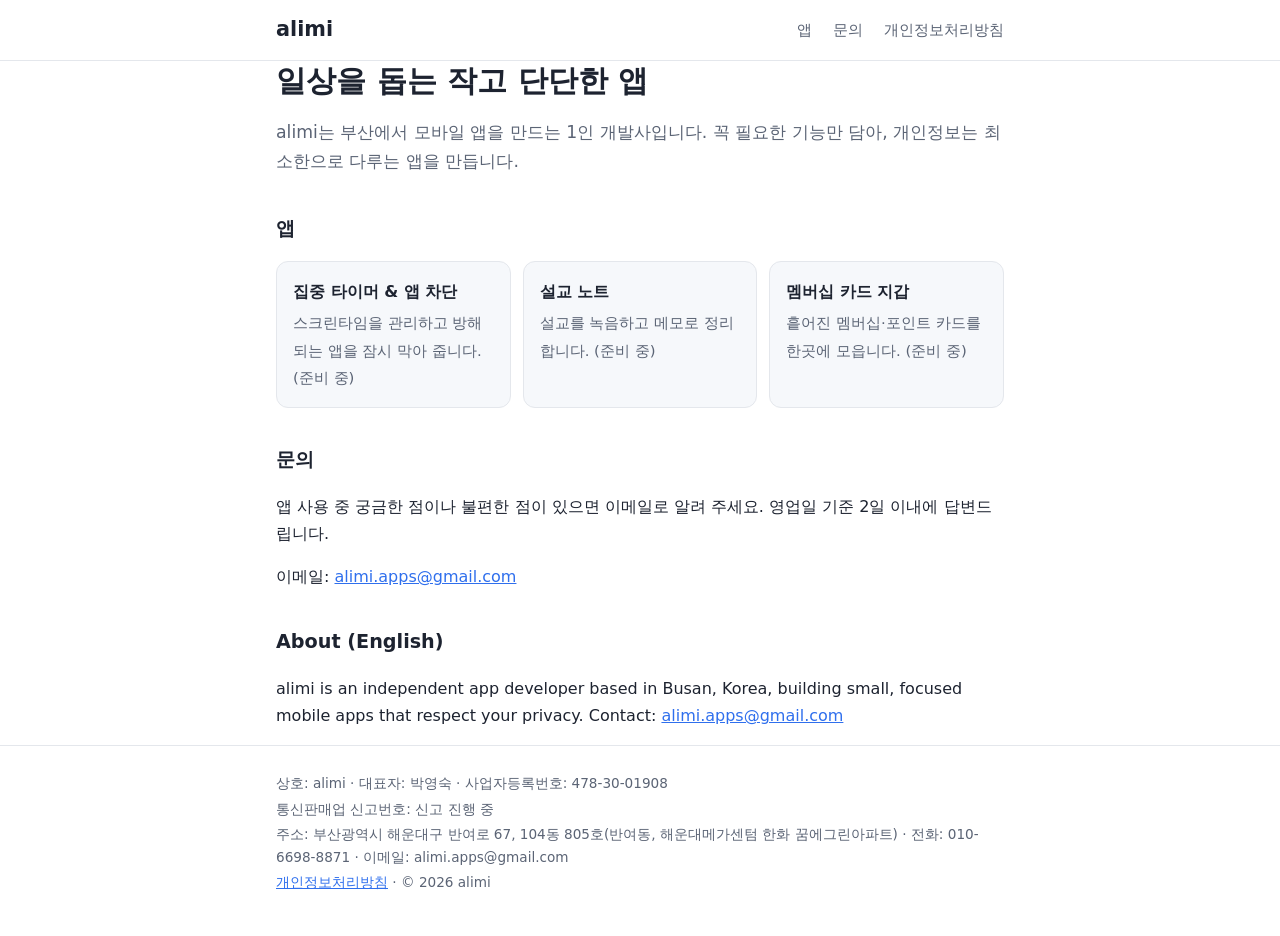
==== index.html @ ba519805 "alimi 회사 소개 및 개인정보처리방침 페이지 Co-Authored-By: Claude Opus 5.5 (1M context) <noreply@anthropic.com>" ====
<!doctype html>
<html lang="ko">
<head>
  <meta charset="utf-8">
  <meta name="viewport" content="width=device-width, initial-scale=1">
  <title>alimi</title>
  <meta name="description" content="alimi는 일상을 돕는 작고 단단한 모바일 앱을 만듭니다.">
  <link rel="stylesheet" href="style.css">
</head>
<body>
  <header>
    <div class="wrap">
      <a class="logo" href="index.html">alimi</a>
      <nav>
        <a href="index.html#apps">앱</a>
        <a href="index.html#contact">문의</a>
        <a href="privacy.html">개인정보처리방침</a>
      </nav>
    </div>
  </header>

  <main class="wrap">
    <h1>일상을 돕는 작고 단단한 앱</h1>
    <p class="lead">alimi는 부산에서 모바일 앱을 만드는 1인 개발사입니다. 꼭 필요한 기능만 담아, 개인정보는 최소한으로 다루는 앱을 만듭니다.</p>

    <h2 id="apps">앱</h2>
    <div class="cards">
      <div class="card"><b>집중 타이머 &amp; 앱 차단</b><span>스크린타임을 관리하고 방해되는 앱을 잠시 막아 줍니다. (준비 중)</span></div>
      <div class="card"><b>설교 노트</b><span>설교를 녹음하고 메모로 정리합니다. (준비 중)</span></div>
      <div class="card"><b>멤버십 카드 지갑</b><span>흩어진 멤버십·포인트 카드를 한곳에 모읍니다. (준비 중)</span></div>
    </div>

    <h2 id="contact">문의</h2>
    <p>앱 사용 중 궁금한 점이나 불편한 점이 있으면 이메일로 알려 주세요. 영업일 기준 2일 이내에 답변드립니다.</p>
    <p>이메일: <a href="mailto:alimi.apps@gmail.com">alimi.apps@gmail.com</a></p>

    <h2>About (English)</h2>
    <p>alimi is an independent app developer based in Busan, Korea, building small, focused mobile apps that respect your privacy. Contact: <a href="mailto:alimi.apps@gmail.com">alimi.apps@gmail.com</a></p>
  </main>

  <footer>
    <div class="wrap">
      <p>상호: alimi · 대표자: 박영숙 · 사업자등록번호: 478-30-01908</p>
      <p>통신판매업 신고번호: 신고 진행 중</p>
      <p>주소: 부산광역시 해운대구 반여로 67, 104동 805호(반여동, 해운대메가센텀 한화 꿈에그린아파트) · 전화: 010-6698-8871 · 이메일: alimi.apps@gmail.com</p>
      <p><a href="privacy.html">개인정보처리방침</a> · © 2026 alimi</p>
    </div>
  </footer>
</body>
</html>
---- style.css ----
:root {
  --bg: #ffffff;
  --text: #1d2330;
  --muted: #5b6475;
  --line: #e4e7ec;
  --accent: #2f6fed;
  --card: #f6f8fb;
}
@media (prefers-color-scheme: dark) {
  :root {
    --bg: #12151b;
    --text: #e8ebf0;
    --muted: #9aa3b2;
    --line: #2a303b;
    --accent: #6f9bff;
    --card: #1a1e26;
  }
}
* { box-sizing: border-box; }
body {
  margin: 0;
  background: var(--bg);
  color: var(--text);
  font-family: "Pretendard", "Apple SD Gothic Neo", "Malgun Gothic", system-ui, sans-serif;
  line-height: 1.7;
}
.wrap { max-width: 760px; margin: 0 auto; padding: 0 16px; }
header { border-bottom: 1px solid var(--line); }
header .wrap { display: flex; align-items: center; justify-content: space-between; height: 60px; }
.logo { font-weight: 800; font-size: 1.3rem; color: var(--text); text-decoration: none; }
nav a { color: var(--muted); text-decoration: none; margin-left: 16px; font-size: .95rem; }
nav a:hover { color: var(--accent); }
main { padding: 40px 0 56px; }
h1 { font-size: 1.9rem; line-height: 1.3; margin: 0 0 12px; }
h2 { font-size: 1.2rem; margin: 36px 0 8px; }
h3 { font-size: 1.02rem; margin: 20px 0 6px; }
p, li { color: var(--text); }
.lead { color: var(--muted); font-size: 1.08rem; }
.cards { display: grid; gap: 12px; grid-template-columns: repeat(auto-fit, minmax(200px, 1fr)); margin-top: 16px; }
.card { background: var(--card); border: 1px solid var(--line); border-radius: 12px; padding: 16px; }
.card b { display: block; margin-bottom: 4px; }
.card span { color: var(--muted); font-size: .93rem; }
a { color: var(--accent); }
table { width: 100%; border-collapse: collapse; margin: 8px 0; font-size: .95rem; }
th, td { border: 1px solid var(--line); padding: 8px 10px; text-align: left; vertical-align: top; }
th { background: var(--card); }
footer { border-top: 1px solid var(--line); padding: 24px 0 40px; color: var(--muted); font-size: .85rem; }
footer p { color: var(--muted); margin: 2px 0; }
.small { color: var(--muted); font-size: .9rem; }
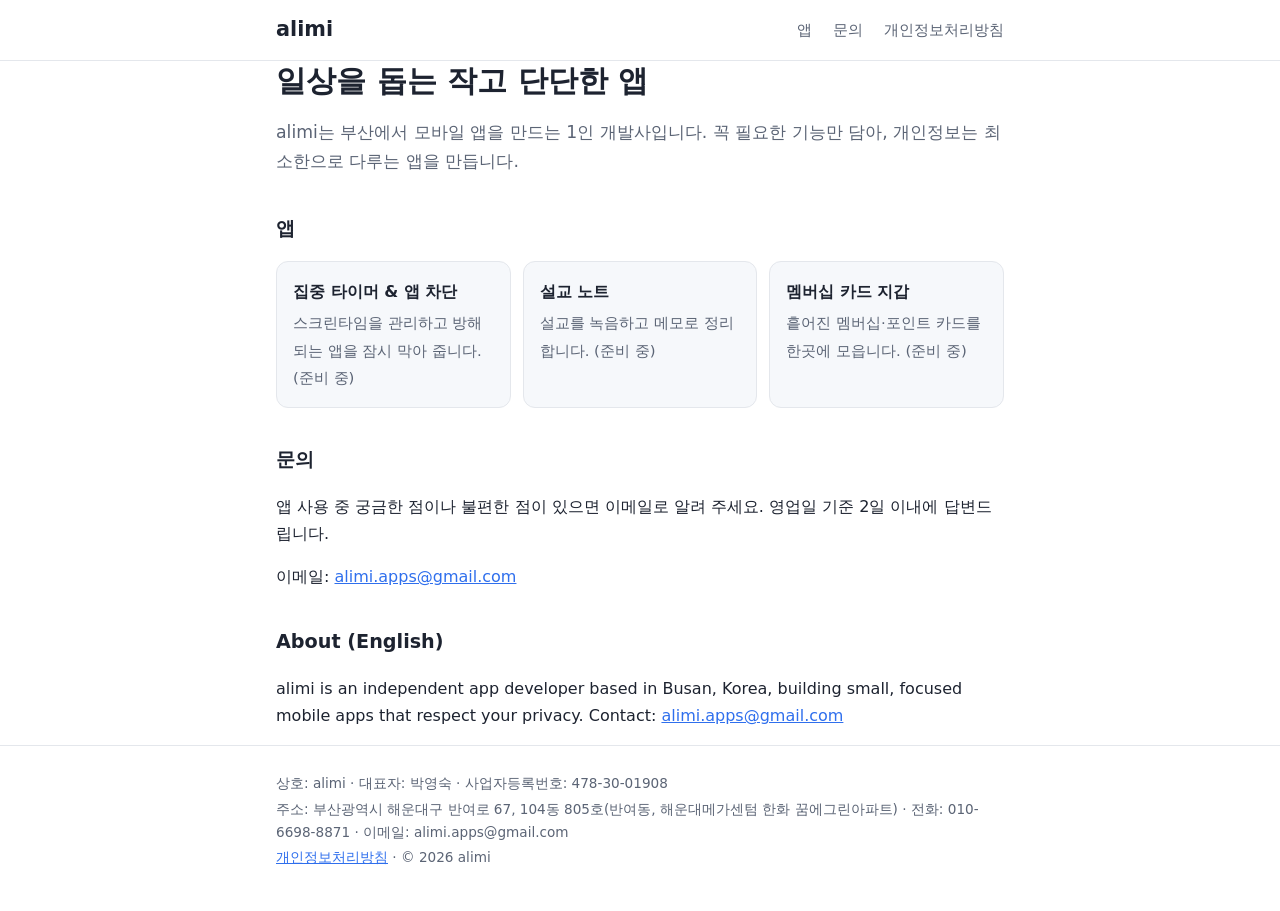
==== commit 3949051a: "통신판매업 신고 진행 중 문구 삭제 Co-Authored-By: Claude Opus 5.5 <noreply@anthropic.com>" ====
--- a/index.html
+++ b/index.html
@@ -3,6 +3,7 @@
 <head>
   <meta charset="utf-8">
   <meta name="viewport" content="width=device-width, initial-scale=1">
+  <meta name="google-site-verification" content="9gyJ1kERntDPXqbSOOTheH8t6Ehu3wukU1nHpanpqxU" />
   <title>alimi</title>
   <meta name="description" content="alimi는 일상을 돕는 작고 단단한 모바일 앱을 만듭니다.">
   <link rel="stylesheet" href="style.css">
@@ -41,7 +42,6 @@
   <footer>
     <div class="wrap">
       <p>상호: alimi · 대표자: 박영숙 · 사업자등록번호: 478-30-01908</p>
-      <p>통신판매업 신고번호: 신고 진행 중</p>
       <p>주소: 부산광역시 해운대구 반여로 67, 104동 805호(반여동, 해운대메가센텀 한화 꿈에그린아파트) · 전화: 010-6698-8871 · 이메일: alimi.apps@gmail.com</p>
       <p><a href="privacy.html">개인정보처리방침</a> · © 2026 alimi</p>
     </div>
